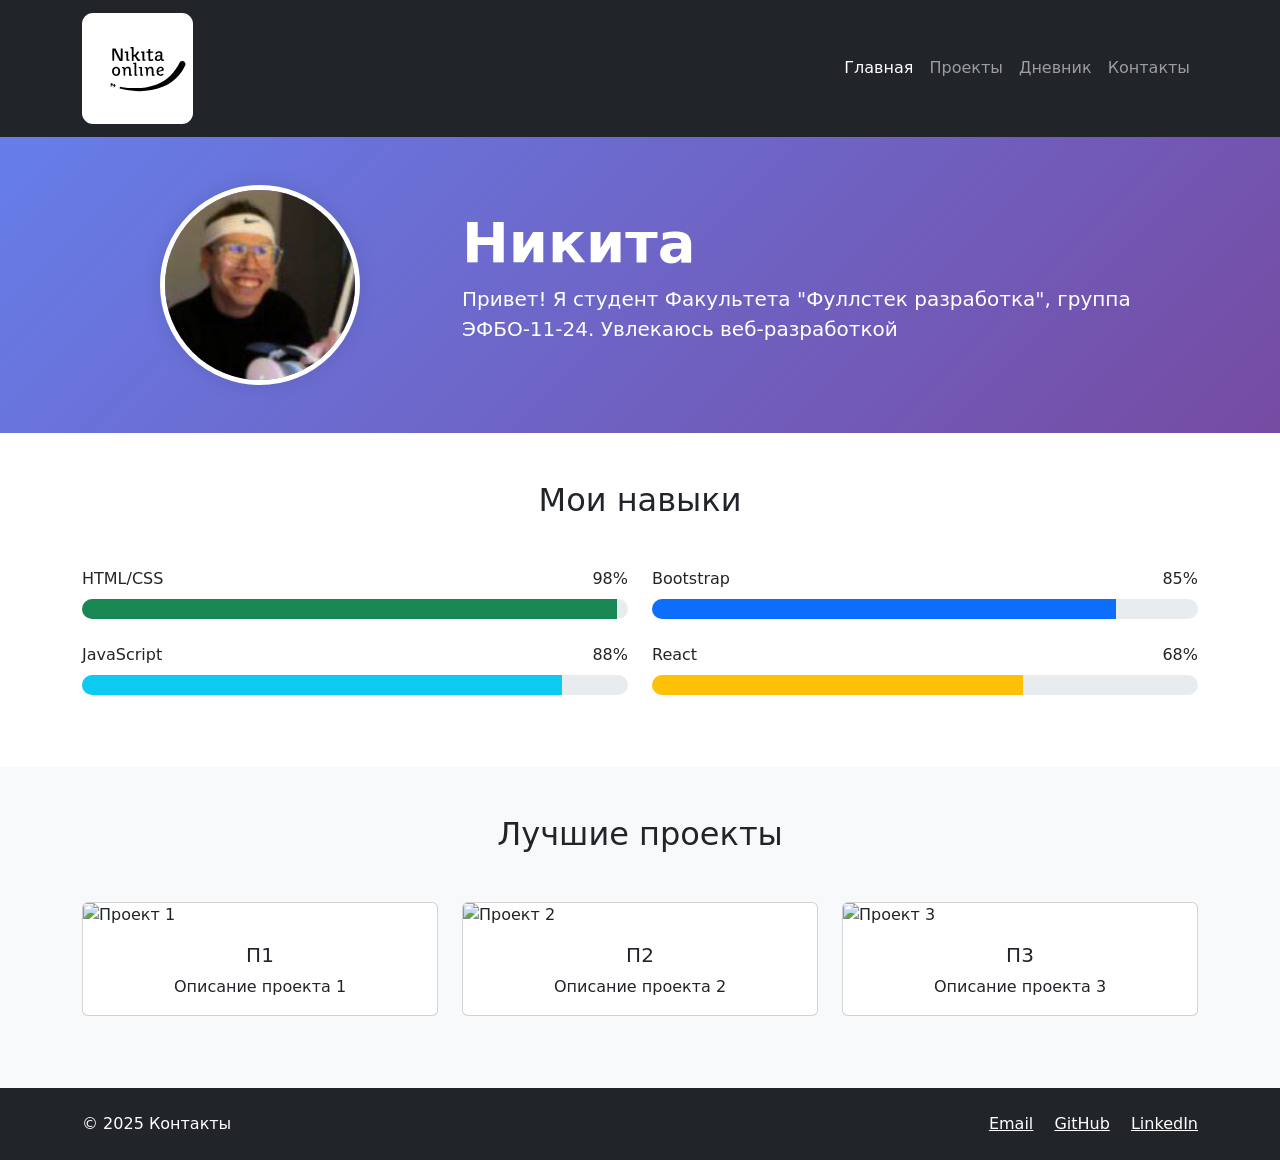
==== index.html @ aee83b24 "добавил pages и базовое содержимое на эти страницы" ====
<!DOCTYPE html>
<html lang="ru">
<head>
    <meta charset="UTF-8">
    <meta name="viewport" content="width=device-width, initial-scale=1.0">
    <title>Портфолио Студента</title>
    <link href="https://cdn.jsdelivr.net/npm/bootstrap@5.3.2/dist/css/bootstrap.min.css" rel="stylesheet">
    <link rel="stylesheet" href="styles/style.css">
</head>
<body>
    <!-- Навигация -->
    <nav class="navbar navbar-expand-lg navbar-dark bg-dark">
        <div class="container">
            <a class="navbar-brand fw-bold" href="#">
                <img src="/images/Logo_nikita_online.svg"  class="logo-foto">
            </a>
            <div class="collapse navbar-collapse" id="navbarNav">
                <ul class="navbar-nav ms-auto">
                    <li class="nav-item">
                        <a class="nav-link active" href="#">Главная</a>
                    </li>
                    <li class="nav-item">
                        <a class="nav-link" href="/pages/projects.html">Проекты</a>
                    </li>
                    <li class="nav-item">
                        <a class="nav-link" href="pages/diary.html">Дневник</a>
                    </li>
                    <li class="nav-item">
                        <a class="nav-link" href="pages/contacts.html">Контакты</a>
                    </li>
                </ul>
            </div>
        </div>
    </nav>

    <!-- Герой секция -->
    <section class="hero-section py-5">
        <div class="container">
            <div class="row align-items-center">
                <div class="col-md-4 text-center">
                    <img src="/images/student image.png" alt="Фото студента" class="profile-img rounded-circle">
                </div>
                <div class="col-md-8">
                    <h1 class="display-4 fw-bold">Никита</h1>
                    <p class="lead">Привет! Я студент Факультета "Фуллстек разработка", группа ЭФБО-11-24. Увлекаюсь веб-разработкой</p>
                </div>
            </div>
        </div>
    </section>

    <!-- Навыки -->
    <section class="py-5">
        <div class="container">
            <h2 class="text-center mb-5">Мои навыки</h2>
            <div class="row">
                <div class="col-md-6">
                    <div class="mb-4">
                        <div class="d-flex justify-content-between mb-2">
                            <span>HTML/CSS</span>
                            <span>98%</span>
                        </div>
                        <div class="progress skill-bar">
                            <div class="progress-bar bg-success" style="width: 98%"></div>
                        </div>
                    </div>
                    <div class="mb-4">
                        <div class="d-flex justify-content-between mb-2">
                            <span>JavaScript</span>
                            <span>88%</span>
                        </div>
                        <div class="progress skill-bar">
                            <div class="progress-bar bg-info" style="width: 88%"></div>
                        </div>
                    </div>
                </div>
                <div class="col-md-6">
                    <div class="mb-4">
                        <div class="d-flex justify-content-between mb-2">
                            <span>Bootstrap</span>
                            <span>85%</span>
                        </div>
                        <div class="progress skill-bar">
                            <div class="progress-bar bg-primary" style="width: 85%"></div>
                        </div>
                    </div>
                    <div class="mb-4">
                        <div class="d-flex justify-content-between mb-2">
                            <span>React</span>
                            <span>68%</span>
                        </div>
                        <div class="progress skill-bar">
                            <div class="progress-bar bg-warning" style="width: 68%"></div>
                        </div>
                    </div>
                </div>
            </div>
        </div>
    </section>

    <!-- Проекты -->
    <section class="py-5 bg-light">
        <div class="container">
            <h2 class="text-center mb-5">Лучшие проекты</h2>
            <div class="row">
                <div class="col-md-4 mb-4">
                    <div class="card project-card h-100">
                        <img src="https://via.placeholder.com/300x200" class="card-img-top" alt="Проект 1">
                        <div class="card-body text-center">
                            <h5 class="card-title">П1</h5>
                            <p class="card-text">Описание проекта 1</p>
                        </div>
                    </div>
                </div>
                <div class="col-md-4 mb-4">
                    <div class="card project-card h-100">
                        <img src="https://via.placeholder.com/300x200" class="card-img-top" alt="Проект 2">
                        <div class="card-body text-center">
                            <h5 class="card-title">П2</h5>
                            <p class="card-text">Описание проекта 2</p>
                        </div>
                    </div>
                </div>
                <div class="col-md-4 mb-4">
                    <div class="card project-card h-100">
                        <img src="https://via.placeholder.com/300x200" class="card-img-top" alt="Проект 3">
                        <div class="card-body text-center">
                            <h5 class="card-title">П3</h5>
                            <p class="card-text">Описание проекта 3</p>
                        </div>
                    </div>
                </div>
            </div>
        </div>
    </section>

    <!-- Футер -->
    <footer class="bg-dark text-white py-4">
        <div class="container">
            <div class="row">
                <div class="col-md-6">
                    <p class="mb-0">© 2025 Контакты</p>
                </div>
                <div class="col-md-6 text-md-end">
                    <a href="#" class="text-white me-3">Email</a>
                    <a href="#" class="text-white me-3">GitHub</a>
                    <a href="#" class="text-white">LinkedIn</a>
                </div>
            </div>
        </div>
    </footer>

    <script src="https://cdn.jsdelivr.net/npm/bootstrap@5.3.2/dist/js/bootstrap.bundle.min.js"></script>
</body>
</html>
---- styles/style.css ----
.profile-img {
            width: 200px;
            height: 200px;
            object-fit: cover;
            border: 5px solid #fff;
            box-shadow: 0 0 20px rgba(0,0,0,0.1);
        }
        .skill-bar {
            height: 20px;
            border-radius: 10px;
        }
        .project-card {
            transition: transform 0.3s;
        }
        .project-card:hover {
            transform: translateY(-5px);
        }
        .hero-section {
            background: linear-gradient(135deg, #667eea 0%, #764ba2 100%);
            color: white;
        }

.logo-foto{
    max-width: 15%;
    background-color: white;
    border-radius: 10%;
}
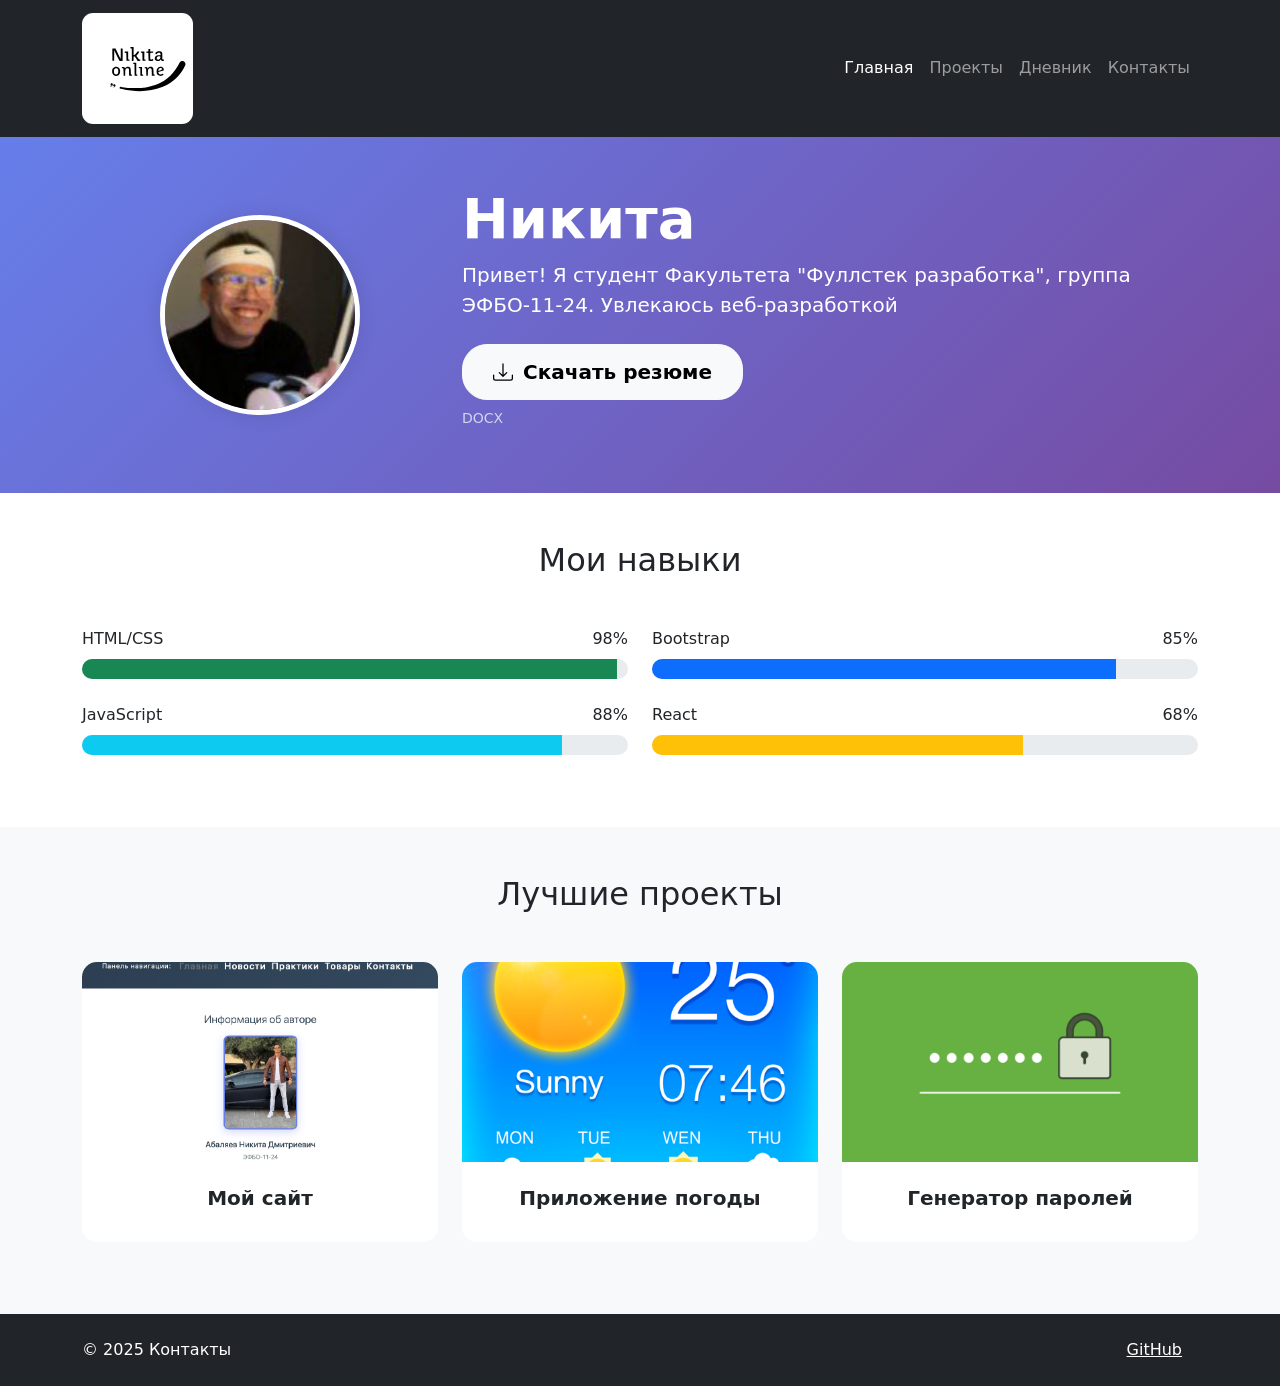
==== commit e5bbc253: "кр полностью выполненная" ====
--- a/index.html
+++ b/index.html
@@ -1,5 +1,6 @@
 <!DOCTYPE html>
 <html lang="ru">
+
 <head>
     <meta charset="UTF-8">
     <meta name="viewport" content="width=device-width, initial-scale=1.0">
@@ -7,12 +8,13 @@
     <link href="https://cdn.jsdelivr.net/npm/bootstrap@5.3.2/dist/css/bootstrap.min.css" rel="stylesheet">
     <link rel="stylesheet" href="styles/style.css">
 </head>
-<body>
+
+<body class="d-flex flex-column min-vh-100">
     <!-- Навигация -->
     <nav class="navbar navbar-expand-lg navbar-dark bg-dark">
         <div class="container">
             <a class="navbar-brand fw-bold" href="#">
-                <img src="/images/Logo_nikita_online.svg"  class="logo-foto">
+                <img src="images/Logo_nikita_online.svg" class="logo-foto">
             </a>
             <div class="collapse navbar-collapse" id="navbarNav">
                 <ul class="navbar-nav ms-auto">
@@ -20,7 +22,7 @@
                         <a class="nav-link active" href="#">Главная</a>
                     </li>
                     <li class="nav-item">
-                        <a class="nav-link" href="/pages/projects.html">Проекты</a>
+                        <a class="nav-link" href="pages/projects.html">Проекты</a>
                     </li>
                     <li class="nav-item">
                         <a class="nav-link" href="pages/diary.html">Дневник</a>
@@ -38,11 +40,27 @@
         <div class="container">
             <div class="row align-items-center">
                 <div class="col-md-4 text-center">
-                    <img src="/images/student image.png" alt="Фото студента" class="profile-img rounded-circle">
+                    <img src="images/student image.png" alt="Фото студента" class="profile-img rounded-circle">
                 </div>
                 <div class="col-md-8">
                     <h1 class="display-4 fw-bold">Никита</h1>
-                    <p class="lead">Привет! Я студент Факультета "Фуллстек разработка", группа ЭФБО-11-24. Увлекаюсь веб-разработкой</p>
+                    <p class="lead">Привет! Я студент Факультета "Фуллстек разработка", группа ЭФБО-11-24. Увлекаюсь
+                        веб-разработкой</p>
+
+                    <div class="mt-4">
+                        <a href="assets/resume.docx" download="Резюме_Никита.docx"
+                            class="download-btn btn btn-light btn-lg">
+                            <svg xmlns="http://www.w3.org/2000/svg" width="20" height="20" fill="currentColor"
+                                class="bi bi-download" viewBox="0 0 16 16">
+                                <path
+                                    d="M.5 9.9a.5.5 0 0 1 .5.5v2.5a1 1 0 0 0 1 1h12a1 1 0 0 0 1-1v-2.5a.5.5 0 0 1 1 0v2.5a2 2 0 0 1-2 2H2a2 2 0 0 1-2-2v-2.5a.5.5 0 0 1 .5-.5z" />
+                                <path
+                                    d="M7.646 11.854a.5.5 0 0 0 .708 0l3-3a.5.5 0 0 0-.708-.708L8.5 10.293V1.5a.5.5 0 0 0-1 0v8.793L5.354 8.146a.5.5 0 1 0-.708.708l3 3z" />
+                            </svg>
+                            Скачать резюме
+                        </a>
+                        <p class="text-light mt-2 small opacity-75">DOCX</p>
+                    </div>
                 </div>
             </div>
         </div>
@@ -104,28 +122,28 @@
             <div class="row">
                 <div class="col-md-4 mb-4">
                     <div class="card project-card h-100">
-                        <img src="https://via.placeholder.com/300x200" class="card-img-top" alt="Проект 1">
+                        <img src="images/mySite.png" class="card-img-top" alt="Проект 1">
                         <div class="card-body text-center">
-                            <h5 class="card-title">П1</h5>
-                            <p class="card-text">Описание проекта 1</p>
+                            <h5 class="card-title">Мой сайт</h5>
+                            <p class="card-text"></p>
                         </div>
                     </div>
                 </div>
                 <div class="col-md-4 mb-4">
                     <div class="card project-card h-100">
-                        <img src="https://via.placeholder.com/300x200" class="card-img-top" alt="Проект 2">
+                        <img src="images/weather.png" class="card-img-top" alt="Проект 2">
                         <div class="card-body text-center">
-                            <h5 class="card-title">П2</h5>
-                            <p class="card-text">Описание проекта 2</p>
+                            <h5 class="card-title">Приложение погоды</h5>
+                            <p class="card-text"></p>
                         </div>
                     </div>
                 </div>
                 <div class="col-md-4 mb-4">
                     <div class="card project-card h-100">
-                        <img src="https://via.placeholder.com/300x200" class="card-img-top" alt="Проект 3">
+                        <img src="images/password.png" class="card-img-top" alt="Проект 3">
                         <div class="card-body text-center">
-                            <h5 class="card-title">П3</h5>
-                            <p class="card-text">Описание проекта 3</p>
+                            <h5 class="card-title">Генератор паролей</h5>
+                            <p class="card-text"></p>
                         </div>
                     </div>
                 </div>
@@ -134,16 +152,14 @@
     </section>
 
     <!-- Футер -->
-    <footer class="bg-dark text-white py-4">
+    <footer class="bg-dark text-white py-4 mt-auto">
         <div class="container">
             <div class="row">
                 <div class="col-md-6">
                     <p class="mb-0">© 2025 Контакты</p>
                 </div>
                 <div class="col-md-6 text-md-end">
-                    <a href="#" class="text-white me-3">Email</a>
-                    <a href="#" class="text-white me-3">GitHub</a>
-                    <a href="#" class="text-white">LinkedIn</a>
+                    <a href="https://github.com/nkt2006" class="text-white me-3">GitHub</a>
                 </div>
             </div>
         </div>
@@ -151,4 +167,5 @@
 
     <script src="https://cdn.jsdelivr.net/npm/bootstrap@5.3.2/dist/js/bootstrap.bundle.min.js"></script>
 </body>
+
 </html>
--- a/styles/style.css
+++ b/styles/style.css
@@ -1,28 +1,107 @@
   .profile-img {
-            width: 200px;
-            height: 200px;
-            object-fit: cover;
-            border: 5px solid #fff;
-            box-shadow: 0 0 20px rgba(0,0,0,0.1);
-        }
-        .skill-bar {
-            height: 20px;
-            border-radius: 10px;
-        }
-        .project-card {
-            transition: transform 0.3s;
-        }
-        .project-card:hover {
-            transform: translateY(-5px);
-        }
-        .hero-section {
-            background: linear-gradient(135deg, #667eea 0%, #764ba2 100%);
-            color: white;
-        }
+      width: 200px;
+      height: 200px;
+      object-fit: cover;
+      border: 5px solid #fff;
+      box-shadow: 0 0 20px rgba(0, 0, 0, 0.1);
+  }
 
-.logo-foto{
-    max-width: 15%;
-    background-color: white;
-    border-radius: 10%;
-}
 
+  .download-btn {
+      transition: all 0.3s ease;
+      border-radius: 25px;
+      padding: 12px 30px;
+      font-weight: 600;
+      text-decoration: none;
+      display: inline-flex;
+      align-items: center;
+      gap: 10px;
+  }
+
+  .download-btn:hover {
+      transform: translateY(-2px);
+      box-shadow: 0 5px 15px rgba(0, 0, 0, 0.2);
+  }
+
+  .skill-bar {
+      height: 20px;
+      border-radius: 10px;
+  }
+
+  .project-card {
+      transition: transform 0.3s;
+  }
+
+  .project-card:hover {
+      transform: translateY(-5px);
+  }
+
+  .hero-section {
+      background: linear-gradient(135deg, #667eea 0%, #764ba2 100%);
+      color: white;
+  }
+
+  .logo-foto {
+      max-width: 15%;
+      background-color: white;
+      border-radius: 10%;
+  }
+
+  .projects-hero {
+      background: linear-gradient(135deg, #667eea 0%, #764ba2 100%);
+      color: white;
+      padding: 60px 0;
+      margin-bottom: 40px;
+  }
+
+  .filter-buttons {
+      margin-bottom: 30px;
+  }
+
+  .filter-btn {
+      margin: 0 5px 10px;
+      border-radius: 20px;
+      padding: 8px 20px;
+      border: 2px solid #dee2e6;
+      background: white;
+      color: #6c757d;
+      transition: all 0.3s ease;
+  }
+
+  .filter-btn:hover,
+  .filter-btn.active {
+      background: #007bff;
+      color: white;
+      border-color: #007bff;
+  }
+
+  .card {
+      border: none;
+      transition: transform 0.3s ease, box-shadow 0.3s ease;
+      border-radius: 15px;
+  }
+
+  .card:hover {
+      transform: translateY(-5px);
+      box-shadow: 0 10px 25px rgba(0, 0, 0, 0.1);
+  }
+
+  .card-img-top {
+      border-radius: 15px 15px 0 0;
+      height: 200px;
+      object-fit: cover;
+  }
+
+  .card-body {
+      padding: 1.5rem;
+  }
+
+  .card-title {
+      font-weight: 600;
+      margin-bottom: 0.5rem;
+  }
+
+  .card-text {
+      color: #6c757d;
+      font-size: 0.9rem;
+  }
